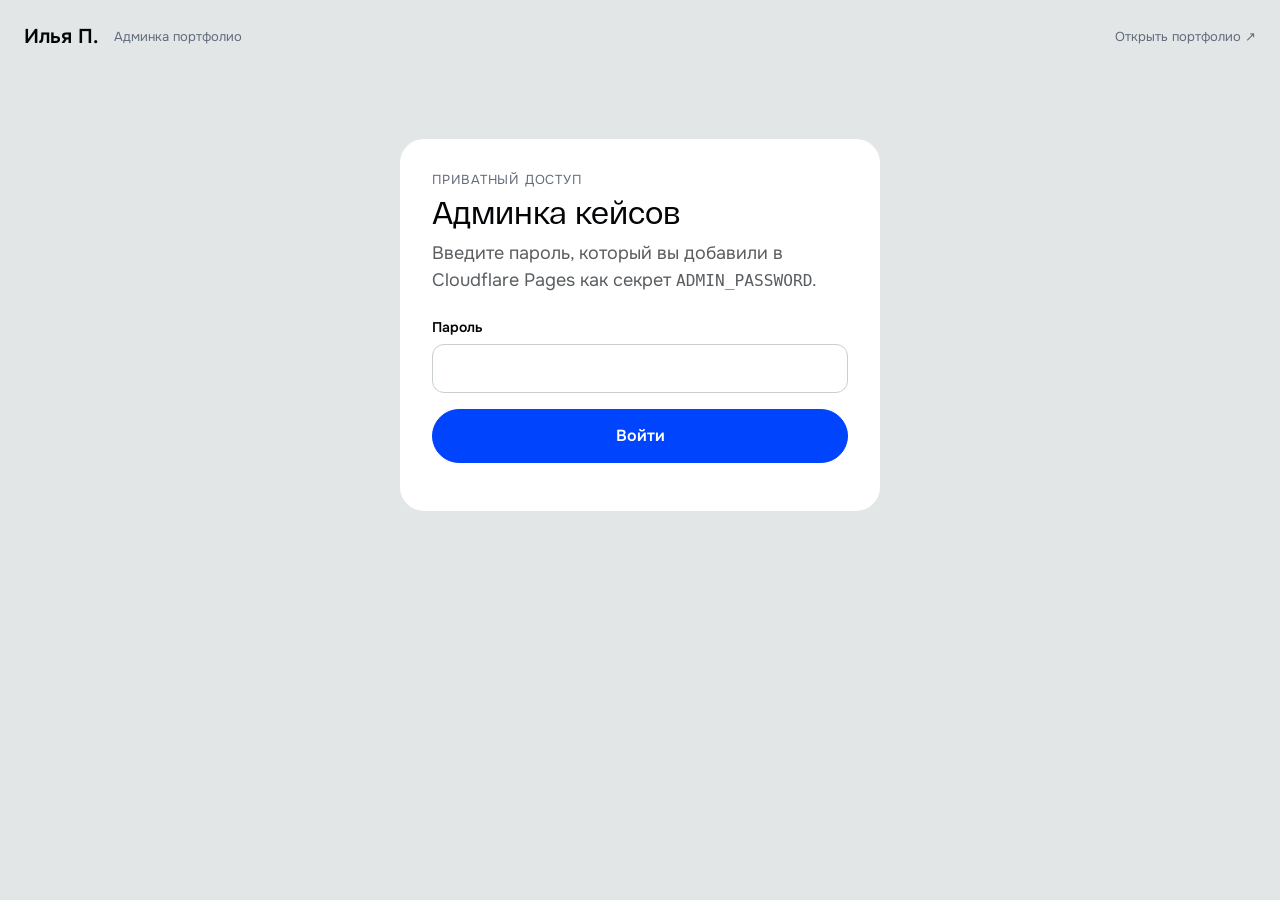
==== admin/index.html @ 7f11f636 "Round case images with small radius token" ====
<!doctype html>
<html lang="ru">
  <head>
    <meta charset="utf-8" />
    <meta name="viewport" content="width=device-width, initial-scale=1" />
    <meta name="robots" content="noindex, nofollow" />
    <meta name="theme-color" content="#e2e6e7" />
    <title>Админка кейсов — Илья Поликарпов</title>
    <link rel="stylesheet" href="/styles.css?v=20261017-image-radius" />
    <link rel="stylesheet" href="/admin/admin.css?v=20261017-tags-admin" />
    <script type="module" src="/admin/admin.js?v=20261017-tags-admin"></script>
  </head>
  <body class="admin-page">
    <main class="admin-shell">
      <header class="admin-header">
        <a class="admin-brand" href="/">Илья П. <span>Админка портфолио</span></a>
        <div class="admin-header__actions"><a class="admin-back" href="/cases/">Открыть портфолио ↗</a><button class="admin-logout" id="admin-logout" type="button" hidden>Выйти</button></div>
      </header>
      <section class="admin-login panel" id="admin-login" aria-labelledby="login-title" hidden>
        <p class="admin-eyebrow">Приватный доступ</p>
        <h1 id="login-title">Админка кейсов</h1>
        <p>Введите пароль, который вы добавили в Cloudflare Pages как секрет <code>ADMIN_PASSWORD</code>.</p>
        <form id="login-form"><label class="admin-field"><span>Пароль</span><input name="password" type="password" autocomplete="current-password" required /></label><button class="button button-primary" id="login-submit" type="submit">Войти</button><p id="login-message" class="form-message" role="status" aria-live="polite"></p></form>
      </section>
      <div id="admin-layout" hidden>
        <nav class="admin-tabs" role="tablist" aria-label="Разделы админки">
          <button id="admin-tab-cases" type="button" role="tab" aria-controls="cases-management" data-admin-view="cases" aria-selected="true">Кейсы</button>
          <button id="admin-tab-categories" type="button" role="tab" aria-controls="categories-management" data-admin-view="categories" aria-selected="false" tabindex="-1">Категории</button>
        </nav>
        <div class="admin-layout" id="cases-management" role="tabpanel" aria-labelledby="admin-tab-cases">
          <aside class="admin-list panel" aria-label="Список кейсов">
          <div class="admin-list__heading"><h1>Кейсы</h1><button class="button button-primary" id="add-case" type="button">Добавить</button></div>
          <p class="admin-status" id="admin-status" role="status" aria-live="polite">Загружаю кейсы…</p>
          <div class="admin-case-list" id="admin-case-list"></div>
        </aside>
        <section class="admin-editor panel" aria-labelledby="editor-title">
          <div class="admin-editor__heading"><div><p class="admin-eyebrow">Редактирование</p><h2 id="editor-title">Новый кейс</h2></div><button class="admin-delete" id="delete-case" type="button" hidden>Удалить</button></div>
          <form id="case-form">
            <label class="admin-field"><span>Заголовок</span><input name="title" maxlength="160" required /></label>
            <label class="admin-field"><span>Описание</span><textarea name="description" rows="5" maxlength="5000" required></textarea></label>
            <div class="admin-field"><span>Обложка</span><label class="admin-upload" for="image-file"><img id="image-preview" alt="Предпросмотр обложки" hidden /><span id="image-prompt">Выбрать JPG, PNG или WebP до 10 МБ</span><input id="image-file" name="image" type="file" accept="image/jpeg,image/png,image/webp" /></label><label class="admin-field admin-image-url"><span>Или HTTPS-ссылка на изображение</span><input name="imageUrl" type="url" placeholder="https://…" /></label><small class="admin-help">Загрузка файла напрямую включается после подключения хранилища. Пока можно указать публичную HTTPS-ссылку или использовать изображение сайта.</small></div>
            <fieldset class="admin-field admin-categories"><legend>Категории для фильтрации</legend><div class="admin-checks" id="case-category-checks"></div></fieldset>
            <label class="admin-featured"><input name="featured" type="checkbox" /><span><strong>Показывать на главной</strong><small>Одновременно можно выбрать до четырёх кейсов</small></span></label>
            <fieldset class="admin-field admin-tags"><legend>Теги <span>до 5, необязательно</span></legend><div class="admin-tag-inputs"><input name="tag" maxlength="40" aria-label="Тег 1" /><input name="tag" maxlength="40" aria-label="Тег 2" /><input name="tag" maxlength="40" aria-label="Тег 3" /><input name="tag" maxlength="40" aria-label="Тег 4" /><input name="tag" maxlength="40" aria-label="Тег 5" /></div></fieldset>
            <label class="admin-field"><span>Ссылка на проект <small>необязательно</small></span><input name="href" type="url" placeholder="https://" /></label>
            <div class="admin-form-actions"><button class="button button-primary" id="save-case" type="submit">Сохранить кейс</button><p id="form-message" class="form-message" role="status" aria-live="polite"></p></div>
          </form>
          </section>
        </div>
        <section class="admin-category-panel panel" id="categories-management" role="tabpanel" aria-labelledby="admin-tab-categories" hidden>
          <div class="admin-editor__heading"><div><p class="admin-eyebrow">Фильтры страницы кейсов</p><h1 id="categories-title">Категории и табы</h1></div></div>
          <p class="admin-help">Укажите порядок вкладок цифрами. «Все» остаётся первой, её название можно изменить. После сохранения изменения применятся на странице кейсов и в формах редактирования.</p>
          <div class="admin-category-list" id="admin-category-list"></div>
          <form class="admin-add-category" id="add-category-form"><label class="admin-field"><span>Новая вкладка</span><input id="new-category-label" maxlength="40" placeholder="Например, Презентации" required /></label><button class="button button-secondary" id="add-category" type="submit">Добавить вкладку</button></form>
          <div class="admin-form-actions"><button class="button button-primary" id="save-categories" type="button">Сохранить названия и порядок</button><p id="category-message" class="form-message" role="status" aria-live="polite"></p></div>
        </section>
      </div>
    </main>
  </body>
</html>
---- styles.css ----
@font-face {
  font-family: "RF Dewi";
  src: url("/fonts/rf-dewi-regular.otf") format("opentype");
  font-style: normal;
  font-weight: 400;
  font-display: swap;
}

@font-face {
  font-family: "Onest";
  src: url("/fonts/onest-cyrillic.woff2") format("woff2");
  font-style: normal;
  font-weight: 400 700;
  font-display: swap;
  unicode-range: U+0301, U+0400-045F, U+0490-0491, U+04B0-04B1, U+2116;
}

@font-face {
  font-family: "Onest";
  src: url("/fonts/onest-latin.woff2") format("woff2");
  font-style: normal;
  font-weight: 400 700;
  font-display: swap;
  unicode-range: U+0000-00FF, U+0131, U+0152-0153, U+02BB-02BC, U+02C6, U+02DA, U+02DC, U+2000-206F, U+20AC, U+2122, U+2191, U+2193, U+2212, U+2215, U+FEFF, U+FFFD;
}

:root {
  color-scheme: light;
  --accent-1: #0044fe;
  --accent-1-hover: #0038d9;
  --accent-2: #d3fd42;
  --text-primary: #020406;
  --text-secondary: #5a5e61;
  --text-tertiary: #616b7a;
  --background-1: #e2e6e7;
  --surface: #fff;
  --charcoal: #323232;
  --page-gutter: 20px;
  --section-gap: 128px;
  --space-xxs: 8px;
  --space-xs: 12px;
  --space-s: 16px;
  --space-m: 24px;
  --space-l: 36px;
  --space-xl: 48px;
  --radius-xl: 999px;
  --radius-l: 40px;
  --radius-m: 24px;
  --radius-s: 16px;
  --radius-large: var(--radius-l);
  --radius-medium: var(--radius-m);
  --radius-small: var(--radius-s);
  --type-h1-size: 64px;
  --type-h1-line: 64px;
  --type-h1-tracking: -1.2px;
  --type-h2-size: 44px;
  --type-h2-line: 52px;
  --type-h2-tracking: -.8px;
  --type-h3-size: 28px;
  --type-h3-line: 36px;
  --type-h3-tracking: 0;
  --type-t1-size: 22px;
  --type-t1-line: 28px;
  --type-t2-size: 18px;
  --type-t2-line: 26px;
  --type-t3-size: 15px;
  --type-t3-line: 22px;
  --type-button-size: 16px;
  --type-button-line: 20px;
  --font-heading: "RF Dewi", Arial, sans-serif;
  --font-body: "Onest", Arial, sans-serif;
}

* { box-sizing: border-box; }

html { scroll-behavior: smooth; }

body {
  min-width: 320px;
  margin: 0;
  background: var(--background-1);
  color: var(--text-primary);
  font-family: var(--font-body);
  font-size: var(--type-t2-size);
  -webkit-font-smoothing: antialiased;
  text-rendering: optimizeLegibility;
}

button, a { font: inherit; }

a { color: inherit; }

a:focus-visible, button:focus-visible {
  outline: 3px solid var(--accent-1);
  outline-offset: 4px;
}

img { display: block; max-width: 100%; }

[hidden] { display: none !important; }

.page-content {
  width: min(100%, 2000px);
  margin-inline: auto;
  padding: var(--page-gutter);
  display: flex;
  flex-direction: column;
  gap: var(--section-gap);
}

.panel, .footer-panel {
  background: var(--surface);
  border-radius: var(--radius-l);
}

.hero-panel, .page-heading {
  padding: 16px 16px 36px;
}

.site-nav {
  min-height: 78px;
  padding: 12px;
  display: flex;
  align-items: center;
  justify-content: space-between;
  gap: 20px;
  border-radius: var(--radius-m);
  background: var(--background-1);
}

.nav-left, .nav-links, .nav-actions {
  display: flex;
  align-items: center;
}

.nav-left { gap: 36px; }
.nav-links { gap: 16px; }
.nav-actions { gap: 12px; }

.brand, .nav-links a {
  text-decoration: none;
  white-space: nowrap;
}

.brand {
  padding-left: 16px;
  font-size: var(--type-t2-size);
  line-height: var(--type-t2-line);
}

.brand-short { display: none; }

.nav-links a {
  padding: 7px 0;
  font-size: var(--type-t3-size);
  line-height: var(--type-t3-line);
  transition: color 160ms ease;
}

.nav-links a:hover, .nav-links a[aria-current="page"] { color: var(--accent-1); }

.button {
  min-height: 54px;
  padding: 16px 36px;
  display: inline-flex;
  align-items: center;
  justify-content: center;
  border: 1px solid var(--accent-1);
  border-radius: 999px;
  font-size: var(--type-button-size);
  font-weight: 600;
  line-height: var(--type-button-line);
  text-align: center;
  text-decoration: none;
  transition: background-color 160ms ease, border-color 160ms ease, color 160ms ease, transform 160ms ease;
}

.button:hover { transform: translateY(-1px); }
.button-primary { color: #fff; background: var(--accent-1); }
.button-primary:hover { border-color: var(--accent-1-hover); background: var(--accent-1-hover); }
.button-secondary { color: var(--accent-1); background: transparent; }
.button-secondary:hover { color: #fff; background: var(--accent-1); }

.hero-copy, .page-heading__copy {
  width: min(100%, 1300px);
  margin: 40px auto 0;
  display: flex;
  flex-direction: column;
  align-items: center;
  gap: 16px;
  text-align: center;
}

.hero-copy { max-width: 1100px; gap: 24px; }
.hero-copy__text { width: 100%; display: flex; flex-direction: column; align-items: center; gap: 16px; }

.hero-avatar, .contact-intro > img {
  width: 160px;
  height: 160px;
  flex: 0 0 auto;
  border-radius: var(--radius-small);
  object-fit: cover;
}

.hero-avatar { border-radius: var(--radius-medium); object-position: center 40%; }

h1, h2, h3, h4, p { margin: 0; }

.hero-copy__text h1, .page-heading__copy h1, .contact-intro h1 {
  font-family: var(--font-heading);
  font-size: var(--type-h1-size);
  font-weight: 400;
  line-height: var(--type-h1-line);
  letter-spacing: var(--type-h1-tracking);
}

.hero-copy__text h1 { max-width: 1100px; }

.hero-copy__text p, .page-heading__copy p, .contact-intro p {
  color: var(--text-tertiary);
  font-size: var(--type-t2-size);
  line-height: var(--type-t2-line);
}

.hero-copy__text p { max-width: 1100px; }

.content-section { display: flex; flex-direction: column; gap: 24px; }

.section-title {
  font-family: var(--font-heading);
  font-size: var(--type-h2-size);
  font-weight: 400;
  line-height: var(--type-h2-line);
  text-align: center;
}

.featured-stage { position: relative; }
.featured-grid { overflow: hidden; }
.featured-track { display: grid; grid-template-columns: minmax(0, 4.23fr) repeat(3, minmax(0, 1fr)); gap: 16px; }

.featured-card {
  position: relative;
  min-width: 0;
  aspect-ratio: 16 / 9;
  overflow: visible;
  display: block;
  border-radius: var(--radius-s);
  background: #cfd3d4;
  text-decoration: none;
}

.featured-card > img {
  width: 100%;
  height: 100%;
  border-radius: inherit;
  object-fit: cover;
  transition: filter 180ms ease, transform 180ms ease;
}
.featured-card picture { width: 100%; height: 100%; display: block; }
.featured-card picture img { width: 100%; height: 100%; border-radius: inherit; object-fit: cover; }
.featured-card__mobile-copy { display: none; }

.featured-card:hover picture img { filter: brightness(.94); }
.featured-card__label { position: absolute; left: 12px; bottom: 12px; color: transparent; }

.case-tooltip {
  position: fixed;
  z-index: 20;
  left: 0;
  top: 0;
  width: min(500px, calc(100vw - 24px));
  padding: 16px;
  display: none;
  flex-direction: column;
  gap: 10px;
  overflow: hidden;
  border-radius: var(--radius-small);
  color: var(--text-primary);
  background: var(--accent-2);
  box-shadow: 0 12px 36px rgb(0 0 0 / 15%);
  pointer-events: none;
}

.case-tooltip strong {
  font-family: var(--font-heading);
  font-size: var(--type-h3-size);
  font-weight: 400;
  line-height: 1.2;
}

.case-tooltip > span:not(.tag-list) { font-size: 14px; line-height: 1.45; }
.case-tooltip.is-visible { display: flex; }

.tag-list { display: flex; flex-wrap: wrap; gap: var(--space-xxs); }
.tag {
  padding: var(--space-xxs) var(--space-s);
  border: 1px solid currentColor;
  border-radius: 999px;
  font-size: var(--type-t2-size);
  line-height: var(--type-t2-line);
  white-space: nowrap;
}

.all-cases { width: 100%; min-height: 48px; padding: 12px 20px; }

.experience-section { gap: 24px; }
.timeline { width: 100%; display: flex; flex-direction: column; gap: 12px; }
.timeline-early { display: flex; flex-direction: column; gap: 12px; }
.timeline-late { display: grid; grid-template-columns: 43% minmax(0, 1fr) minmax(0, 1fr); grid-template-rows: auto auto auto; gap: 12px; align-items: stretch; }
.timeline-late .timeline-year { grid-column: 1; grid-template-columns: 200px minmax(0, 1fr); gap: 48px; }
.timeline-late .timeline-year--2024 { grid-row: 1; }
.timeline-late .timeline-year--2025 { grid-row: 2; }
.timeline-late .timeline-year--2026 { grid-row: 3; }
.timeline-late .experience-grid { grid-template-columns: minmax(0, 1fr); }
.timeline-late .experience-card--tilda { grid-column: 2; grid-row: 2 / 4; }
.timeline-late .experience-card--loginom { grid-column: 3; grid-row: 1 / 4; }

.timeline-year {
  display: grid;
  grid-template-columns: 200px minmax(0, 1fr);
  align-items: start;
  gap: 48px;
}

.timeline-year > h3 {
  padding-top: 2px;
  color: var(--accent-1);
  font-family: var(--font-heading);
  font-size: 52px;
  font-weight: 400;
  line-height: 1;
}

.experience-grid { display: grid; grid-template-columns: repeat(3, minmax(0, 1fr)); gap: 12px; }

.experience-card {
  min-width: 0;
  padding: 12px;
  display: flex;
  flex-direction: column;
  gap: 12px;
  border: 1px solid var(--surface);
  border-radius: var(--radius-small);
  background: var(--surface);
}

.experience-card--course { border-color: #a4a8a9; background: transparent; }
.experience-card__meta { display: flex; justify-content: space-between; gap: 8px; color: var(--text-secondary); font-size: var(--type-t2-size); line-height: var(--type-t2-line); }
.experience-card h4 { font-family: var(--font-heading); font-size: var(--type-h3-size); font-weight: 400; line-height: var(--type-h3-line); }
.experience-card p { color: var(--text-secondary); font-size: var(--type-t3-size); line-height: var(--type-t3-line); }
.experience-card--loginom p { white-space: pre-line; }

.about-section { display: flex; flex-direction: column; gap: 24px; }
.about-copy { display: flex; align-items: flex-end; justify-content: space-between; gap: 32px; }
.about-copy p { max-width: 1200px; font-size: var(--type-h3-size); line-height: var(--type-h3-line); }
.about-copy img { width: 160px; height: 160px; flex: 0 0 auto; border-radius: var(--radius-small); object-fit: cover; }

.program-marquee { overflow: hidden; color: var(--accent-1); }
.marquee-track { width: max-content; display: flex; animation: marquee-scroll 34s linear infinite; }
.marquee-group { display: flex; flex: 0 0 auto; align-items: center; }
.marquee-item { display: inline-flex; align-items: center; gap: 16px; padding-right: 16px; font-size: 32px; line-height: 1.25; white-space: nowrap; }
.marquee-item i { width: 10px; height: 10px; flex: 0 0 auto; border-radius: 50%; background: var(--accent-2); }
.program-marquee:hover .marquee-track { animation-play-state: paused; }

@keyframes marquee-scroll { to { transform: translateX(-50%); } }

.footer-panel {
  padding: 16px 24px 36px;
  display: flex;
  flex-direction: column;
  align-items: center;
  gap: 8px;
  text-align: center;
}

.footer-panel h2 { font-family: var(--font-heading); font-size: var(--type-h2-size); font-weight: 400; line-height: var(--type-h2-line); }
.footer-panel > p { color: #a5aaad; font-size: var(--type-t3-size); line-height: var(--type-t3-line); }
.footer-links { margin-top: 32px; display: flex; align-items: center; justify-content: center; gap: 48px; }
.footer-links a { display: inline-flex; align-items: center; gap: 16px; color: var(--text-secondary); font-size: var(--type-t3-size); line-height: var(--type-t3-line); text-decoration: none; }
.footer-links a:hover { color: var(--accent-1); }
.footer-links svg { width: 40px; height: 40px; flex: 0 0 auto; }

.page-heading { padding-bottom: 32px; }
.page-heading__copy { margin-top: 40px; gap: 16px; }
.page-heading__copy h1 { max-width: 1300px; }
.page-heading__copy p { max-width: 1300px; font-size: var(--type-t3-size); line-height: var(--type-t3-line); }

.cases-content { gap: 48px; }
.cases-section { gap: 24px; }
.filter-list { display: flex; flex-wrap: wrap; justify-content: center; gap: 8px; }

.filter-button {
  min-height: 40px;
  padding: 5px 20px;
  border: 1px solid var(--accent-1);
  border-radius: 999px;
  color: var(--accent-1);
  background: transparent;
  cursor: pointer;
  font-size: var(--type-t1-size);
  line-height: var(--type-t1-line);
  transition: color 160ms ease, background-color 160ms ease;
}

.filter-button:hover { background: rgb(0 68 254 / 10%); }
.filter-button[aria-pressed="true"] { color: #fff; background: var(--accent-1); }

.case-grid { display: grid; grid-template-columns: repeat(4, minmax(0, 1fr)); align-items: stretch; gap: 12px; }

.case-card {
  min-width: 0;
  padding: 8px;
  display: flex;
  flex-direction: column;
  gap: 8px;
  border-radius: var(--radius-small);
  background: var(--surface);
  text-decoration: none;
  transition: transform 160ms ease, box-shadow 160ms ease;
}

.case-card:hover { transform: translateY(-3px); box-shadow: 0 10px 26px rgb(16 28 38 / 10%); }
.case-card picture { width: 100%; aspect-ratio: 16 / 9; overflow: hidden; border-radius: var(--radius-s); }
.case-card picture img { width: 100%; height: 100%; border-radius: inherit; object-fit: cover; }
.case-card__body { flex: 1; display: flex; flex-direction: column; align-items: flex-start; gap: 8px; }
.case-card h3 { font-family: var(--font-heading); font-size: var(--type-h3-size); font-weight: 400; line-height: var(--type-h3-line); letter-spacing: var(--type-h3-tracking); }
.case-card p { color: var(--text-secondary); font-size: var(--type-t3-size); line-height: var(--type-t3-line); }
.case-card .tag-list { margin-top: auto; padding-top: 4px; }
.empty-state { padding: 40px 12px; color: var(--text-secondary); text-align: center; }

.contacts-panel { padding: 16px; display: flex; flex-direction: column; gap: 48px; }
.contact-intro { width: min(100%, 1300px); margin-inline: auto; display: flex; flex-direction: column; align-items: center; gap: 24px; text-align: center; }
.contact-intro > img { object-position: center 52%; }
.contact-intro h1 { font-size: var(--type-h1-size); line-height: var(--type-h1-line); letter-spacing: var(--type-h1-tracking); }
.contact-intro p { font-size: var(--type-t2-size); line-height: var(--type-t2-line); }
.contact-grid { display: grid; grid-template-columns: repeat(3, minmax(0, 1fr)); gap: 8px; }

.contact-card {
  min-width: 0;
  min-height: 150px;
  padding: 12px;
  display: flex;
  flex-direction: column;
  justify-content: space-between;
  gap: 28px;
  border: 1px solid var(--background-1);
  border-radius: var(--radius-s);
  background: var(--background-1);
  text-decoration: none;
  transition: color 160ms ease, border-color 160ms ease, background-color 160ms ease;
}

.contact-card:hover { border-color: var(--accent-1); background: #f0f3f4; }
.contact-card__label { color: var(--text-secondary); font-size: var(--type-t1-size); line-height: var(--type-t1-line); }
.contact-card__value { color: var(--accent-1); font-family: var(--font-heading); font-size: var(--type-h3-size); line-height: var(--type-h3-line); overflow-wrap: anywhere; }

@media (min-width: 1920px) {
  :root { --page-gutter: 20px; }
  .page-content { gap: var(--section-gap); }
  .featured-stage { height: calc(300vh + 56vw); }
  .featured-grid { position: sticky; top: 8vh; }
  .featured-track { grid-template-columns: minmax(250px, 1fr) repeat(3, 250px); gap: 24px; }
  .featured-card { aspect-ratio: 16 / 9; overflow: hidden; }
  .hero-copy__text h1 { font-size: var(--type-h1-size); line-height: var(--type-h1-line); letter-spacing: var(--type-h1-tracking); }
  .timeline-year, .timeline-late .timeline-year { grid-template-columns: 200px minmax(0, 1fr); gap: 48px; }
  .timeline-year > h3 { font-size: var(--type-h1-size); line-height: var(--type-h1-line); }
}

@media (min-width: 1140px) and (max-width: 1919px) {
  :root {
    --section-gap: 112px;
    --radius-l: 28px;
    --radius-m: 16px;
    --type-h1-size: 56px;
    --type-h1-line: 56px;
    --type-h1-tracking: -1px;
    --type-h2-size: 40px;
    --type-h2-line: 48px;
    --type-h2-tracking: -.6px;
    --type-h3-size: 26px;
    --type-h3-line: 32px;
  }
  .featured-stage { height: calc(300vh + 56vw); }
  .featured-grid { position: sticky; top: 8vh; }
  .featured-track { grid-template-columns: minmax(0, 1fr) repeat(3, clamp(140px, 13.02vw, 250px)); gap: clamp(12px, 1.25vw, 24px); }
  .featured-card { aspect-ratio: 16 / 9; overflow: hidden; }
  .timeline-year, .timeline-late .timeline-year { grid-template-columns: 200px minmax(0, 1fr); gap: 48px; }
  .timeline-year > h3 { font-size: var(--type-h1-size); line-height: var(--type-h1-line); }
  .timeline-late { grid-template-columns: 43% minmax(0, 1fr) minmax(0, 1fr); }
  .timeline-late .experience-grid { grid-template-columns: minmax(0, 1fr); }
  .case-grid { grid-template-columns: repeat(3, minmax(0, 1fr)); }
}

@media (min-width: 768px) and (max-width: 1139px) {
  :root {
    --page-gutter: 16px;
    --section-gap: 96px;
    --space-xxs: 4px;
    --space-xs: 8px;
    --space-s: 14px;
    --space-m: 22px;
    --space-l: 32px;
    --space-xl: 36px;
    --radius-l: 24px;
    --radius-m: 14px;
    --radius-s: 14px;
    --type-h1-size: 48px;
    --type-h1-line: 48px;
    --type-h1-tracking: -.6px;
    --type-h2-size: 36px;
    --type-h2-line: 43px;
    --type-h2-tracking: -.3px;
    --type-h3-size: 24px;
    --type-h3-line: 28px;
    --type-t1-size: 20px;
    --type-t1-line: 26px;
    --type-t2-size: 17px;
    --type-t2-line: 23px;
    --type-button-size: 15px;
  }
  .hero-panel, .page-heading { padding: 12px 12px 28px; }
  .site-nav { gap: 12px; }
  .nav-left { gap: 20px; }
  .nav-actions { gap: 8px; }
  .button { min-height: 44px; padding: 11px 16px; font-size: var(--type-button-size); line-height: var(--type-button-line); }
  .brand { padding-left: 8px; font-size: var(--type-t2-size); }
  .nav-links { gap: 12px; }
  .nav-links a { font-size: var(--type-t3-size); }
  .featured-stage { height: calc(300vh + 56vw); }
  .featured-grid { position: sticky; top: 8vh; }
  .featured-track { display: flex; gap: 24px; }
  .featured-card { flex: 0 0 100%; aspect-ratio: 16 / 9; overflow: hidden; }
  .timeline { display: grid; grid-template-columns: repeat(2, minmax(0, 1fr)); }
  .timeline-early, .timeline-late, .timeline-late-years { display: contents; }
  .timeline-year, .timeline-late .timeline-year { display: flex; flex-direction: column; gap: 16px; }
  .timeline-year > h3 { font-size: var(--type-h1-size); }
  .timeline-year--2021, .timeline-year--2022 { grid-column: 1 / -1; }
  .timeline-year--2023 { grid-column: 1; }
  .timeline-late .timeline-year--2024 { grid-column: 2; grid-row: auto; }
  .timeline-late .timeline-year--2025 { grid-column: 1; grid-row: auto; }
  .timeline-late .timeline-year--2026 { grid-column: 2; grid-row: auto; }
  .timeline-early .experience-grid { grid-template-columns: repeat(3, minmax(0, 1fr)); }
  .timeline-late .experience-grid { grid-template-columns: minmax(0, 1fr); }
  .timeline .experience-card--tilda, .timeline .experience-card--loginom { grid-column: 1 / -1; grid-row: auto; }
  .case-grid { grid-template-columns: repeat(2, minmax(0, 1fr)); }
  .contact-grid { grid-template-columns: repeat(2, minmax(0, 1fr)); }
  .contact-card__value { font-size: 24px; }
}

@media (max-width: 767px) {
  :root {
    --page-gutter: 8px;
    --section-gap: 64px;
    --space-xxs: 4px;
    --space-xs: 8px;
    --space-s: 12px;
    --space-m: 18px;
    --space-l: 24px;
    --space-xl: 28px;
    --radius-l: 16px;
    --radius-m: 12px;
    --radius-s: 12px;
    --type-h1-size: 32px;
    --type-h1-line: 32px;
    --type-h1-tracking: 0;
    --type-h2-size: 26px;
    --type-h2-line: 31px;
    --type-h2-tracking: 0;
    --type-h3-size: 20px;
    --type-h3-line: 24px;
    --type-t1-size: 18px;
    --type-t1-line: 24px;
    --type-t2-size: 16px;
    --type-t2-line: 22px;
    --type-t3-size: 14px;
    --type-t3-line: 20px;
    --type-button-size: 15px;
    --type-button-line: 18px;
  }
  body { font-size: var(--type-t2-size); }
  .page-content { gap: var(--section-gap); }
  .hero-panel, .page-heading { padding: 8px 8px 20px; border-radius: 24px; }
  .site-nav { min-height: 0; padding: 8px; display: block; border-radius: 16px; }
  .nav-left { justify-content: space-between; gap: 8px; }
  .nav-links { gap: 18px; }
  .brand { padding-left: 4px; font-size: var(--type-t1-size); line-height: var(--type-t1-line); }
  .brand-full { display: none; }
  .brand-short { display: inline; }
  .nav-links a { padding: 0; font-size: var(--type-t1-size); line-height: var(--type-t1-line); }
  .nav-actions { margin-top: 12px; display: grid; grid-template-columns: 1fr; gap: 8px; }
  .nav-actions .button { min-height: 48px; padding: 12px 24px; font-size: var(--type-button-size); line-height: var(--type-button-line); }
  .hero-copy, .page-heading__copy { margin-top: 24px; gap: 12px; }
  .hero-copy__text { gap: 12px; }
  .hero-avatar, .contact-intro > img { width: 120px; height: 120px; border-radius: 12px; }
  .contact-intro > img { width: 160px; height: 160px; }
  .hero-copy__text h1, .page-heading__copy h1, .contact-intro h1 { font-size: var(--type-h1-size); line-height: var(--type-h1-line); letter-spacing: var(--type-h1-tracking); }
  .hero-copy__text p, .page-heading__copy p, .contact-intro p { font-size: var(--type-t2-size); line-height: var(--type-t2-line); }
  .section-title { font-size: var(--type-h2-size); line-height: var(--type-h2-line); }
  .content-section { gap: 16px; }
  .featured-stage { height: auto; }
  .featured-grid { position: static; overflow: visible; }
  .featured-track { display: flex; flex-direction: column; gap: 8px; }
  .featured-card { flex: auto; height: auto; aspect-ratio: auto; display: flex; flex-direction: column; gap: 10px; padding: 8px 8px 20px; border-radius: 10px; overflow: hidden; }
  .featured-card { background: var(--surface); }
  .featured-card picture { height: auto; aspect-ratio: 384 / 234; flex: 0 0 auto; }
  .featured-card > img { height: 100%; object-fit: cover; }
  .featured-card picture img { border-radius: 10px; }
  .featured-card__label { display: none; }
  .featured-card__mobile-copy { display: flex; flex-direction: column; gap: 8px; padding: 0 8px; }
  .featured-card__mobile-copy h3 { font-family: var(--font-heading); font-size: var(--type-h3-size); font-weight: 400; line-height: var(--type-h3-line); }
  .featured-card__mobile-copy p { color: var(--text-secondary); font-size: var(--type-t3-size); line-height: var(--type-t3-line); }
  .featured-card__mobile-copy .tag-list { gap: var(--space-xxs); }
  .case-tooltip { display: none !important; }
  .all-cases { min-height: 38px; padding: 8px 12px; font-size: 12px; }
  .timeline { gap: 12px; }
  .timeline-year, .timeline-late .timeline-year { grid-template-columns: 1fr; gap: 8px; }
  .timeline-year > h3 { font-size: var(--type-h3-size); }
  .experience-grid { grid-template-columns: minmax(0, 1fr); gap: 8px; }
  .timeline-late { display: flex; flex-direction: column; }
  .timeline-late .experience-grid { grid-template-columns: minmax(0, 1fr); }
  .experience-card { padding: 10px; gap: 8px; }
  .experience-card h4 { font-size: var(--type-h3-size); }
  .experience-card p { font-size: var(--type-t3-size); }
  .about-section { gap: 16px; }
  .about-copy { flex-direction: column; align-items: flex-start; gap: 12px; }
  .about-copy p { font-size: var(--type-h3-size); line-height: var(--type-h3-line); }
  .about-copy img { width: 112px; height: 112px; }
  .marquee-item { gap: 10px; padding-right: 10px; font-size: 24px; }
  .marquee-item i { width: 8px; height: 8px; }
  .footer-panel { padding: 16px 12px 20px; border-radius: 24px; gap: 6px; }
  .footer-panel h2 { font-size: var(--type-h2-size); line-height: var(--type-h2-line); }
  .footer-panel > p { font-size: var(--type-t3-size); line-height: var(--type-t3-line); }
  .footer-links { margin-top: 24px; flex-direction: column; align-items: flex-start; gap: 12px; }
  .footer-links a { font-size: var(--type-t3-size); }
  .footer-links svg { width: 32px; height: 32px; }
  .cases-content { gap: 24px; }
  .page-heading__copy { margin-top: 24px; }
  .cases-section { gap: 16px; }
  .filter-list { justify-content: center; gap: 8px 12px; }
  .filter-button { min-height: 50px; padding: 8px 24px; font-size: var(--type-t1-size); line-height: var(--type-t1-line); }
  .case-grid { grid-template-columns: minmax(0, 1fr); gap: 8px; }
  .case-card { padding: 8px; gap: 8px; }
  .case-card__body { gap: 6px; }
  .case-card h3 { font-size: var(--type-h3-size); line-height: var(--type-h3-line); }
  .case-card p { font-size: var(--type-t3-size); line-height: var(--type-t3-line); }
  .contacts-panel { padding: 8px; gap: 24px; border-radius: 24px; }
  .contact-intro { gap: 16px; }
  .contact-intro h1 { font-size: var(--type-h1-size); line-height: var(--type-h1-line); }
  .contact-intro p { font-size: var(--type-t2-size); }
  .contact-grid { grid-template-columns: minmax(0, 1fr); gap: 6px; }
  .contact-card { min-height: 104px; padding: 10px; gap: 20px; border-radius: 12px; }
  .contact-card__label { font-size: var(--type-t3-size); }
  .contact-card__value { font-size: var(--type-h3-size); }
}

@media (min-width: 450px) and (max-width: 767px) {
  :root {
    --page-gutter: 12px;
    --section-gap: 80px;
    --radius-l: 20px;
    --type-h1-size: 40px;
    --type-h1-line: 40px;
    --type-h2-size: 30px;
    --type-h2-line: 36px;
    --type-h3-size: 22px;
    --type-h3-line: 26px;
    --type-t1-size: 18px;
    --type-t1-line: 24px;
    --type-t2-size: 16px;
    --type-t2-line: 22px;
    --type-t3-size: 14px;
    --type-t3-line: 20px;
  }
  .hero-avatar, .contact-intro > img { width: 136px; height: 136px; }
  .hero-copy__text h1, .page-heading__copy h1, .contact-intro h1 { font-size: var(--type-h1-size); }
  .hero-copy__text p, .page-heading__copy p, .contact-intro p { font-size: var(--type-t2-size); }
}

@media (max-width: 449px) {
  :root { --page-gutter: 8px; --section-gap: 64px; }
  .brand { font-size: var(--type-t1-size); }
  .nav-links { gap: 12px; }
  .nav-links a { font-size: var(--type-t1-size); }
  .hero-copy__text h1, .page-heading__copy h1, .contact-intro h1 { font-size: var(--type-h1-size); }
  .hero-copy__text p, .page-heading__copy p, .contact-intro p { font-size: var(--type-t2-size); }
}

@media (min-width: 768px) and (prefers-reduced-motion: reduce) {
  .featured-stage { height: auto !important; }
  .featured-grid { position: static !important; overflow: visible; }
  .featured-track { display: flex !important; gap: 24px; overflow-x: auto; padding-bottom: 8px; scroll-snap-type: x mandatory; }
  .featured-card { flex: 0 0 min(84vw, 900px) !important; scroll-snap-align: start; }
}

@media (min-width: 1140px) and (prefers-reduced-motion: reduce) {
  .featured-stage { height: auto !important; }
  .featured-grid { position: static !important; overflow: visible; }
  .featured-track { display: grid !important; grid-template-columns: minmax(0, 1fr) repeat(3, clamp(140px, 13.02vw, 250px)) !important; gap: clamp(12px, 1.25vw, 24px); overflow: visible; padding-bottom: 0; }
  .featured-card { flex: initial !important; scroll-snap-align: unset; }
}

@media (prefers-reduced-motion: reduce) {
  *, *::before, *::after { scroll-behavior: auto !important; animation-duration: .01ms !important; animation-iteration-count: 1 !important; transition-duration: .01ms !important; }
  .marquee-track { animation: none; }
  .featured-stage { height: auto !important; }
  .featured-grid { position: static !important; overflow: visible; }
  .featured-track { display: grid !important; grid-template-columns: minmax(0, 1fr) !important; transform: none !important; }
  .featured-card { display: block; }
}
---- admin/admin.css ----
.admin-page { min-height: 100vh; }
[hidden] { display: none !important; }
.admin-shell { width: min(1440px, 100%); margin: 0 auto; padding: 24px; }
.admin-header, .admin-brand, .admin-list__heading, .admin-editor__heading, .admin-form-actions { display: flex; align-items: center; justify-content: space-between; gap: 16px; }
.admin-header__actions { display: flex; align-items: center; gap: 18px; }
.admin-header { margin-bottom: 24px; }
.admin-brand { justify-content: flex-start; color: var(--text-primary); font-size: 20px; font-weight: 600; text-decoration: none; }
.admin-brand span, .admin-back, .admin-eyebrow, .admin-field small, .admin-tags legend span { color: var(--text-tertiary); font-size: 13px; font-weight: 400; }
.admin-back { text-decoration: none; }
.admin-logout { border: 0; padding: 8px 0; background: transparent; color: var(--text-tertiary); font: inherit; cursor: pointer; }
.admin-login { width: min(480px, 100%); margin: 10vh auto; padding: 32px; border-radius: 24px; }
.admin-login h1 { margin-bottom: 10px; font-family: var(--font-heading); font-size: 32px; font-weight: 400; }
.admin-login > p:not(.admin-eyebrow) { margin-bottom: 24px; color: var(--text-secondary); line-height: 1.5; }
.admin-login form { display: grid; gap: 16px; }
.admin-login code { font-size: .9em; }
.admin-layout { display: grid; grid-template-columns: minmax(250px, .72fr) minmax(0, 1.65fr); align-items: start; gap: 20px; }
.admin-tabs { display: flex; gap: 8px; margin-bottom: 16px; }
.admin-tabs button { min-height: 42px; padding: 8px 18px; border: 1px solid #c9ced0; border-radius: 999px; background: transparent; color: var(--text-secondary); font: inherit; cursor: pointer; }
.admin-tabs button[aria-selected="true"] { border-color: var(--accent-1); background: var(--accent-1); color: #fff; }
.admin-list, .admin-editor { padding: 24px; border-radius: 24px; }
.admin-list__heading { align-items: center; margin-bottom: 14px; }
.admin-list h1, .admin-editor h2 { font-family: var(--font-heading); font-size: 32px; font-weight: 400; }
.admin-list .button, .admin-form-actions .button { min-height: 44px; padding: 10px 20px; font-size: 14px; }
.admin-status { margin-bottom: 10px; color: var(--text-tertiary); font-size: 13px; }
.admin-case-list { display: grid; gap: 6px; max-height: 72vh; overflow: auto; }
.admin-case-item { padding: 12px; border: 1px solid transparent; border-radius: 12px; background: var(--background-1); color: var(--text-primary); text-align: left; cursor: pointer; }
.admin-case-item[aria-current="true"] { border-color: var(--accent-1); background: #fff; }
.admin-case-item span { display: block; color: var(--text-tertiary); font-size: 12px; }
.admin-editor__heading { align-items: flex-start; margin-bottom: 24px; }
.admin-eyebrow { margin-bottom: 4px; text-transform: uppercase; letter-spacing: .06em; }
.admin-delete { border: 0; background: transparent; color: #b42318; font: inherit; cursor: pointer; }
.admin-editor form { display: grid; gap: 20px; }
.admin-field { display: grid; gap: 8px; min-width: 0; color: var(--text-primary); font-size: 14px; font-weight: 600; }
.admin-field input:not([type="checkbox"]):not([type="file"]), .admin-field textarea { width: 100%; border: 1px solid #c9ced0; border-radius: 12px; padding: 12px 14px; background: #fff; color: var(--text-primary); font: 400 15px/1.5 var(--font-body); }
.admin-field textarea { min-height: 120px; resize: vertical; }
.admin-field input:focus, .admin-field textarea:focus { outline: 2px solid var(--accent-1); outline-offset: 1px; }
.admin-upload { min-height: 150px; display: flex; align-items: center; justify-content: center; flex-direction: column; gap: 10px; padding: 16px; border: 1px dashed #aab1b4; border-radius: 14px; background: #f8f9f9; color: var(--text-tertiary); text-align: center; font-size: 13px; cursor: pointer; }
.admin-upload input { width: min(100%, 260px); font: inherit; }
.admin-upload img { max-height: 220px; border-radius: 10px; object-fit: contain; }
.admin-image-url { font-weight: 400; }
.admin-help { color: var(--text-tertiary); font-size: 12px; line-height: 1.5; font-weight: 400; }
.admin-categories, .admin-tags { padding: 0; border: 0; }
.admin-categories legend, .admin-tags legend { margin-bottom: 10px; font-size: 14px; font-weight: 600; }
.admin-tags legend span { margin-left: 6px; }
.admin-checks { display: flex; flex-wrap: wrap; gap: 8px; }
.admin-checks label { display: flex; align-items: center; gap: 7px; padding: 9px 12px; border-radius: 999px; background: var(--background-1); font-size: 13px; cursor: pointer; }
.admin-checks input { accent-color: var(--accent-1); }
.admin-featured { display: flex; align-items: flex-start; gap: 12px; width: fit-content; padding: 14px 16px; border-radius: 14px; background: var(--background-1); color: var(--text-primary); cursor: pointer; }
.admin-featured > input { width: 18px; height: 18px; margin: 1px 0 0; accent-color: var(--accent-1); }
.admin-featured span { display: grid; gap: 4px; font-size: 14px; }
.admin-featured small { color: var(--text-tertiary); font-size: 12px; font-weight: 400; }
.admin-tag-inputs { display: grid; grid-template-columns: repeat(2, minmax(0, 1fr)); gap: 8px; }
.admin-form-actions { justify-content: flex-start; }
.form-message { color: var(--text-tertiary); font-size: 13px; }
.form-message[data-error="true"] { color: #b42318; }
.admin-category-panel { padding: 24px; border-radius: 24px; }
.admin-category-panel > .admin-help { margin: -12px 0 20px; }
.admin-category-list { display: grid; gap: 10px; }
.admin-category-row { display: grid; grid-template-columns: minmax(0, 1fr) 120px auto; align-items: end; gap: 12px; padding: 14px; border-radius: 14px; background: var(--background-1); }
.admin-category-order input { text-align: center; }
.admin-category-row[data-category-id="all"] .admin-delete { visibility: hidden; }
.admin-add-category { display: grid; grid-template-columns: minmax(0, 1fr) auto; align-items: end; gap: 12px; margin: 20px 0; padding-top: 20px; border-top: 1px solid #e1e5e6; }
.admin-add-category .button { min-height: 44px; }
.admin-category-panel .admin-form-actions { margin-top: 20px; }

@media (max-width: 720px) {
  .admin-shell { padding: 12px; }
  .admin-header { align-items: flex-start; flex-direction: column; margin-bottom: 14px; }
  .admin-header__actions { width: 100%; justify-content: space-between; }
  .admin-layout { grid-template-columns: minmax(0, 1fr); }
  .admin-list, .admin-editor { padding: 16px; border-radius: 18px; }
  .admin-category-panel { padding: 16px; border-radius: 18px; }
  .admin-category-row { grid-template-columns: minmax(0, 1fr) 86px; }
  .admin-category-row .admin-delete { grid-column: 1 / -1; justify-self: start; }
  .admin-category-row[data-category-id="all"] .admin-delete { display: none; }
  .admin-add-category { grid-template-columns: minmax(0, 1fr); }
  .admin-case-list { max-height: 240px; }
}

@media (max-width: 420px) {
  .admin-tag-inputs { grid-template-columns: minmax(0, 1fr); }
  .admin-brand { align-items: flex-start; flex-direction: column; gap: 2px; }
  .admin-login { margin: 5vh auto; padding: 20px; }
  .admin-form-actions { align-items: flex-start; flex-direction: column; }
}
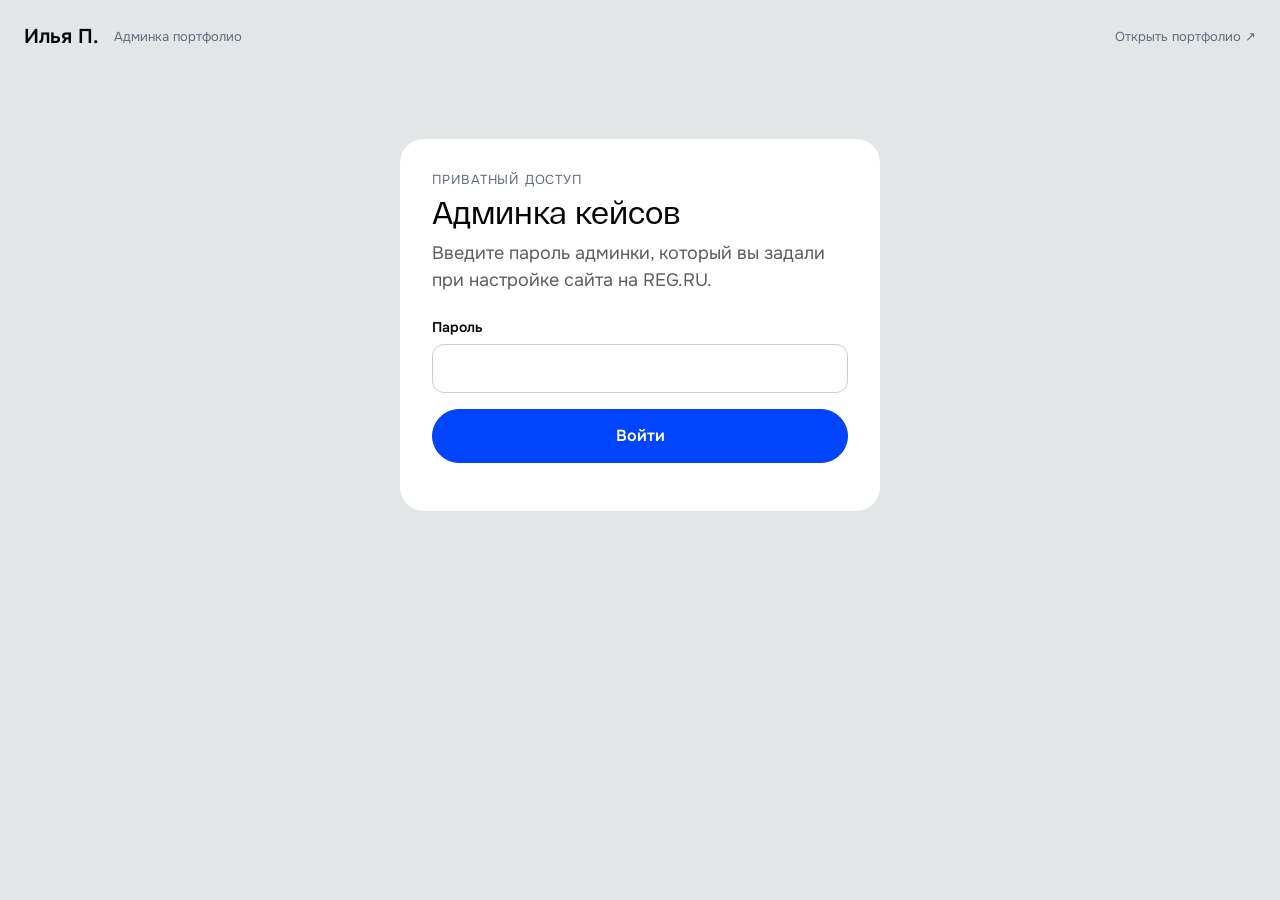
==== commit 0a2d8619: "Set up REG.RU deployment workflow" ====
--- a/admin/index.html
+++ b/admin/index.html
@@ -6,7 +6,7 @@
     <meta name="robots" content="noindex, nofollow" />
     <meta name="theme-color" content="#e2e6e7" />
     <title>Админка кейсов — Илья Поликарпов</title>
-    <link rel="stylesheet" href="/styles.css?v=20261017-image-radius" />
+    <link rel="stylesheet" href="/styles.css?v=20261017-page-gutter" />
     <link rel="stylesheet" href="/admin/admin.css?v=20261017-tags-admin" />
     <script type="module" src="/admin/admin.js?v=20261017-tags-admin"></script>
   </head>
@@ -19,7 +19,7 @@
       <section class="admin-login panel" id="admin-login" aria-labelledby="login-title" hidden>
         <p class="admin-eyebrow">Приватный доступ</p>
         <h1 id="login-title">Админка кейсов</h1>
-        <p>Введите пароль, который вы добавили в Cloudflare Pages как секрет <code>ADMIN_PASSWORD</code>.</p>
+        <p>Введите пароль админки, который вы задали при настройке сайта на REG.RU.</p>
         <form id="login-form"><label class="admin-field"><span>Пароль</span><input name="password" type="password" autocomplete="current-password" required /></label><button class="button button-primary" id="login-submit" type="submit">Войти</button><p id="login-message" class="form-message" role="status" aria-live="polite"></p></form>
       </section>
       <div id="admin-layout" hidden>
--- a/styles.css
+++ b/styles.css
@@ -549,7 +549,7 @@
 
 @media (max-width: 767px) {
   :root {
-    --page-gutter: 8px;
+    --page-gutter: 16px;
     --section-gap: 64px;
     --space-xxs: 4px;
     --space-xs: 8px;
@@ -580,15 +580,15 @@
   body { font-size: var(--type-t2-size); }
   .page-content { gap: var(--section-gap); }
   .hero-panel, .page-heading { padding: 8px 8px 20px; border-radius: 24px; }
-  .site-nav { min-height: 0; padding: 8px; display: block; border-radius: 16px; }
-  .nav-left { justify-content: space-between; gap: 8px; }
-  .nav-links { gap: 18px; }
-  .brand { padding-left: 4px; font-size: var(--type-t1-size); line-height: var(--type-t1-line); }
+  .site-nav { min-height: 0; padding: var(--space-xs); display: flex; align-items: stretch; flex-direction: column; justify-content: flex-start; gap: var(--space-l); border-radius: var(--radius-m); }
+  .nav-left { width: 100%; justify-content: space-between; gap: 8px; padding: var(--space-xs) var(--space-xs) 0; }
+  .nav-links { gap: var(--space-m); }
+  .brand { padding-left: var(--space-s); font-size: var(--type-t1-size); line-height: var(--type-t1-line); }
   .brand-full { display: none; }
   .brand-short { display: inline; }
   .nav-links a { padding: 0; font-size: var(--type-t1-size); line-height: var(--type-t1-line); }
-  .nav-actions { margin-top: 12px; display: grid; grid-template-columns: 1fr; gap: 8px; }
-  .nav-actions .button { min-height: 48px; padding: 12px 24px; font-size: var(--type-button-size); line-height: var(--type-button-line); }
+  .nav-actions { width: 100%; margin-top: 0; display: grid; grid-template-columns: minmax(0, 1fr); gap: var(--space-xs); }
+  .nav-actions .button { width: 100%; min-height: 44px; padding: var(--space-s) var(--space-l); font-size: var(--type-button-size); line-height: var(--type-button-line); }
   .hero-copy, .page-heading__copy { margin-top: 24px; gap: 12px; }
   .hero-copy__text { gap: 12px; }
   .hero-avatar, .contact-intro > img { width: 120px; height: 120px; border-radius: 12px; }
@@ -655,7 +655,7 @@
 
 @media (min-width: 450px) and (max-width: 767px) {
   :root {
-    --page-gutter: 12px;
+    --page-gutter: 16px;
     --section-gap: 80px;
     --radius-l: 20px;
     --type-h1-size: 40px;
@@ -677,7 +677,7 @@
 }
 
 @media (max-width: 449px) {
-  :root { --page-gutter: 8px; --section-gap: 64px; }
+  :root { --page-gutter: 16px; --section-gap: 64px; }
   .brand { font-size: var(--type-t1-size); }
   .nav-links { gap: 12px; }
   .nav-links a { font-size: var(--type-t1-size); }
